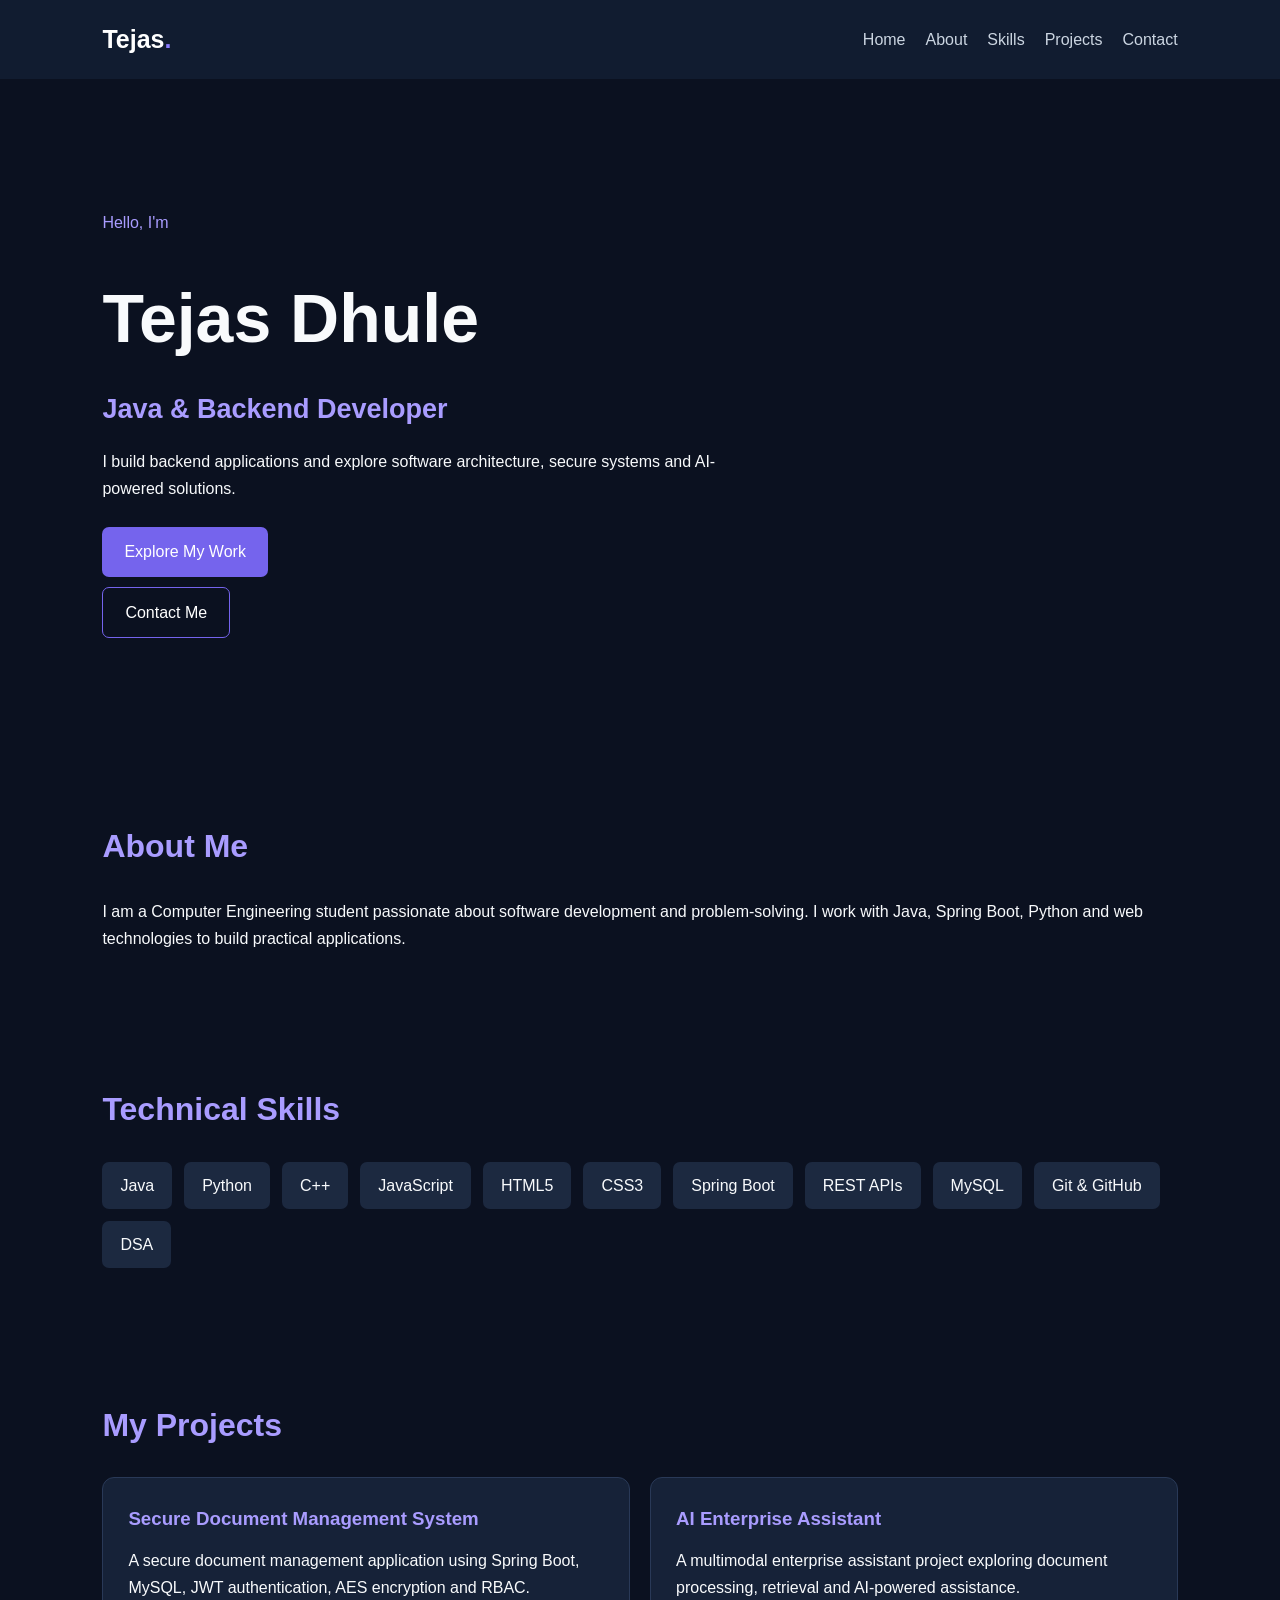
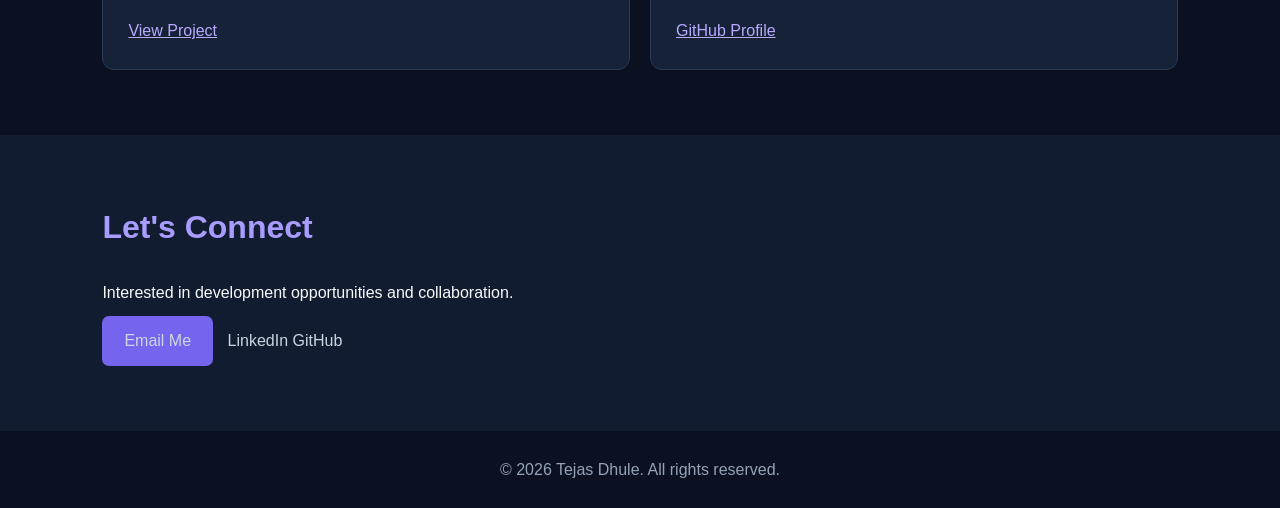
==== WebDev-L1-PersonalPortfolio/index.html @ 7a7b8796 "Complete Oasis Infobyte Level 1 Web Development Tasks" ====
<!DOCTYPE html>
<html lang="en">
<head>
    <meta charset="UTF-8">
    <meta name="viewport" content="width=device-width, initial-scale=1.0">
    <meta name="description" content="Tejas Dhule - Java and Backend Developer Portfolio">
    <title>Tejas Dhule | Developer Portfolio</title>
    <link rel="stylesheet" href="style.css">
</head>
<body>

<header>
    <nav class="navbar">
        <a href="#home" class="logo">Tejas<span>.</span></a>

        <div class="nav-links">
            <a href="#home">Home</a>
            <a href="#about">About</a>
            <a href="#skills">Skills</a>
            <a href="#projects">Projects</a>
            <a href="#contact">Contact</a>
        </div>
    </nav>
</header>

<main>
    <section id="home" class="hero">
        <p class="tag">Hello, I'm</p>
        <h1>Tejas Dhule</h1>
        <h2>Java & Backend Developer</h2>
        <p>
            I build backend applications and explore software architecture,
            secure systems and AI-powered solutions.
        </p>
        <a href="#projects" class="btn">Explore My Work</a>
        <a href="#contact" class="btn secondary">Contact Me</a>
    </section>

    <section id="about" class="section">
        <h2>About Me</h2>
        <p>
            I am a Computer Engineering student passionate about software
            development and problem-solving. I work with Java, Spring Boot,
            Python and web technologies to build practical applications.
        </p>
    </section>

    <section id="skills" class="section">
        <h2>Technical Skills</h2>
        <div class="skills">
            <span>Java</span>
            <span>Python</span>
            <span>C++</span>
            <span>JavaScript</span>
            <span>HTML5</span>
            <span>CSS3</span>
            <span>Spring Boot</span>
            <span>REST APIs</span>
            <span>MySQL</span>
            <span>Git & GitHub</span>
            <span>DSA</span>
        </div>
    </section>

    <section id="projects" class="section">
        <h2>My Projects</h2>

        <div class="project-grid">
            <article class="project-card">
                <h3>Secure Document Management System</h3>
                <p>
                    A secure document management application using Spring Boot,
                    MySQL, JWT authentication, AES encryption and RBAC.
                </p>
                <a href="https://github.com/Tejas170704/Secure-Document-Management-System"
                   target="_blank" rel="noopener">View Project</a>
            </article>

            <article class="project-card">
                <h3>AI Enterprise Assistant</h3>
                <p>
                    A multimodal enterprise assistant project exploring
                    document processing, retrieval and AI-powered assistance.
                </p>
                <a href="https://github.com/Tejas170704"
                   target="_blank" rel="noopener">GitHub Profile</a>
            </article>
        </div>
    </section>

    <section id="contact" class="section contact">
        <h2>Let's Connect</h2>
        <p>Interested in development opportunities and collaboration.</p>
        <a href="mailto:your-email@example.com" class="btn">Email Me</a>
        <a href="https://www.linkedin.com/in/tejasdhule56"
           target="_blank" rel="noopener">LinkedIn</a>
        <a href="https://github.com/Tejas170704"
           target="_blank" rel="noopener">GitHub</a>
    </section>
</main>

<footer>
    <p>© 2026 Tejas Dhule. All rights reserved.</p>
</footer>

<script src="script.js"></script>
</body>
</html>
---- WebDev-L1-PersonalPortfolio/style.css ----
* {
    margin: 0;
    padding: 0;
    box-sizing: border-box;
}

html {
    scroll-behavior: smooth;
}

body {
    background: #0b1120;
    color: #f8fafc;
    font-family: Arial, sans-serif;
    line-height: 1.7;
}

.navbar {
    position: sticky;
    top: 0;
    background: #111c30;
    padding: 18px 8%;
    display: flex;
    justify-content: space-between;
    align-items: center;
    flex-wrap: wrap;
    gap: 15px;
}

.logo {
    color: white;
    font-size: 25px;
    font-weight: bold;
    text-decoration: none;
}

.logo span {
    color: #8b7cff;
}

.nav-links {
    display: flex;
    gap: 20px;
    flex-wrap: wrap;
}

.nav-links a,
.contact a {
    color: #cbd5e1;
    text-decoration: none;
}

.nav-links a:hover,
.contact a:hover {
    color: #a99cff;
}

.hero {
    min-height: 75vh;
    padding: 100px 8%;
    display: flex;
    flex-direction: column;
    justify-content: center;
    align-items: flex-start;
}

.tag {
    color: #a99cff;
}

.hero h1 {
    font-size: clamp(42px, 7vw, 68px);
    margin: 10px 0;
}

.hero h2 {
    color: #a99cff;
    font-size: 27px;
}

.hero p {
    max-width: 650px;
    margin: 15px 0;
}

.btn {
    display: inline-block;
    background: #7564ed;
    color: white;
    text-decoration: none;
    padding: 11px 22px;
    border-radius: 7px;
    margin: 10px 10px 0 0;
}

.btn:hover {
    background: #5b4ad1;
}

.btn.secondary {
    background: transparent;
    border: 1px solid #7564ed;
}

.section {
    padding: 65px 8%;
}

.section h2 {
    color: #a99cff;
    font-size: 32px;
    margin-bottom: 25px;
}

.skills {
    display: flex;
    flex-wrap: wrap;
    gap: 12px;
}

.skills span {
    background: #1c2940;
    padding: 10px 18px;
    border-radius: 7px;
}

.project-grid {
    display: grid;
    grid-template-columns: repeat(2, 1fr);
    gap: 20px;
}

.project-card {
    background: #162238;
    border: 1px solid #293957;
    border-radius: 12px;
    padding: 25px;
}

.project-card h3 {
    color: #a99cff;
    margin-bottom: 12px;
}

.project-card a {
    display: inline-block;
    color: #b8aaff;
    margin-top: 15px;
}

.contact {
    background: #111c30;
}

footer {
    text-align: center;
    padding: 25px;
    color: #94a3b8;
}

@media (max-width: 700px) {
    .navbar {
        flex-direction: column;
    }

    .nav-links {
        justify-content: center;
        gap: 12px;
    }

    .project-grid {
        grid-template-columns: 1fr;
    }

    .hero {
        padding: 70px 6%;
    }

    .section {
        padding: 50px 6%;
    }
}
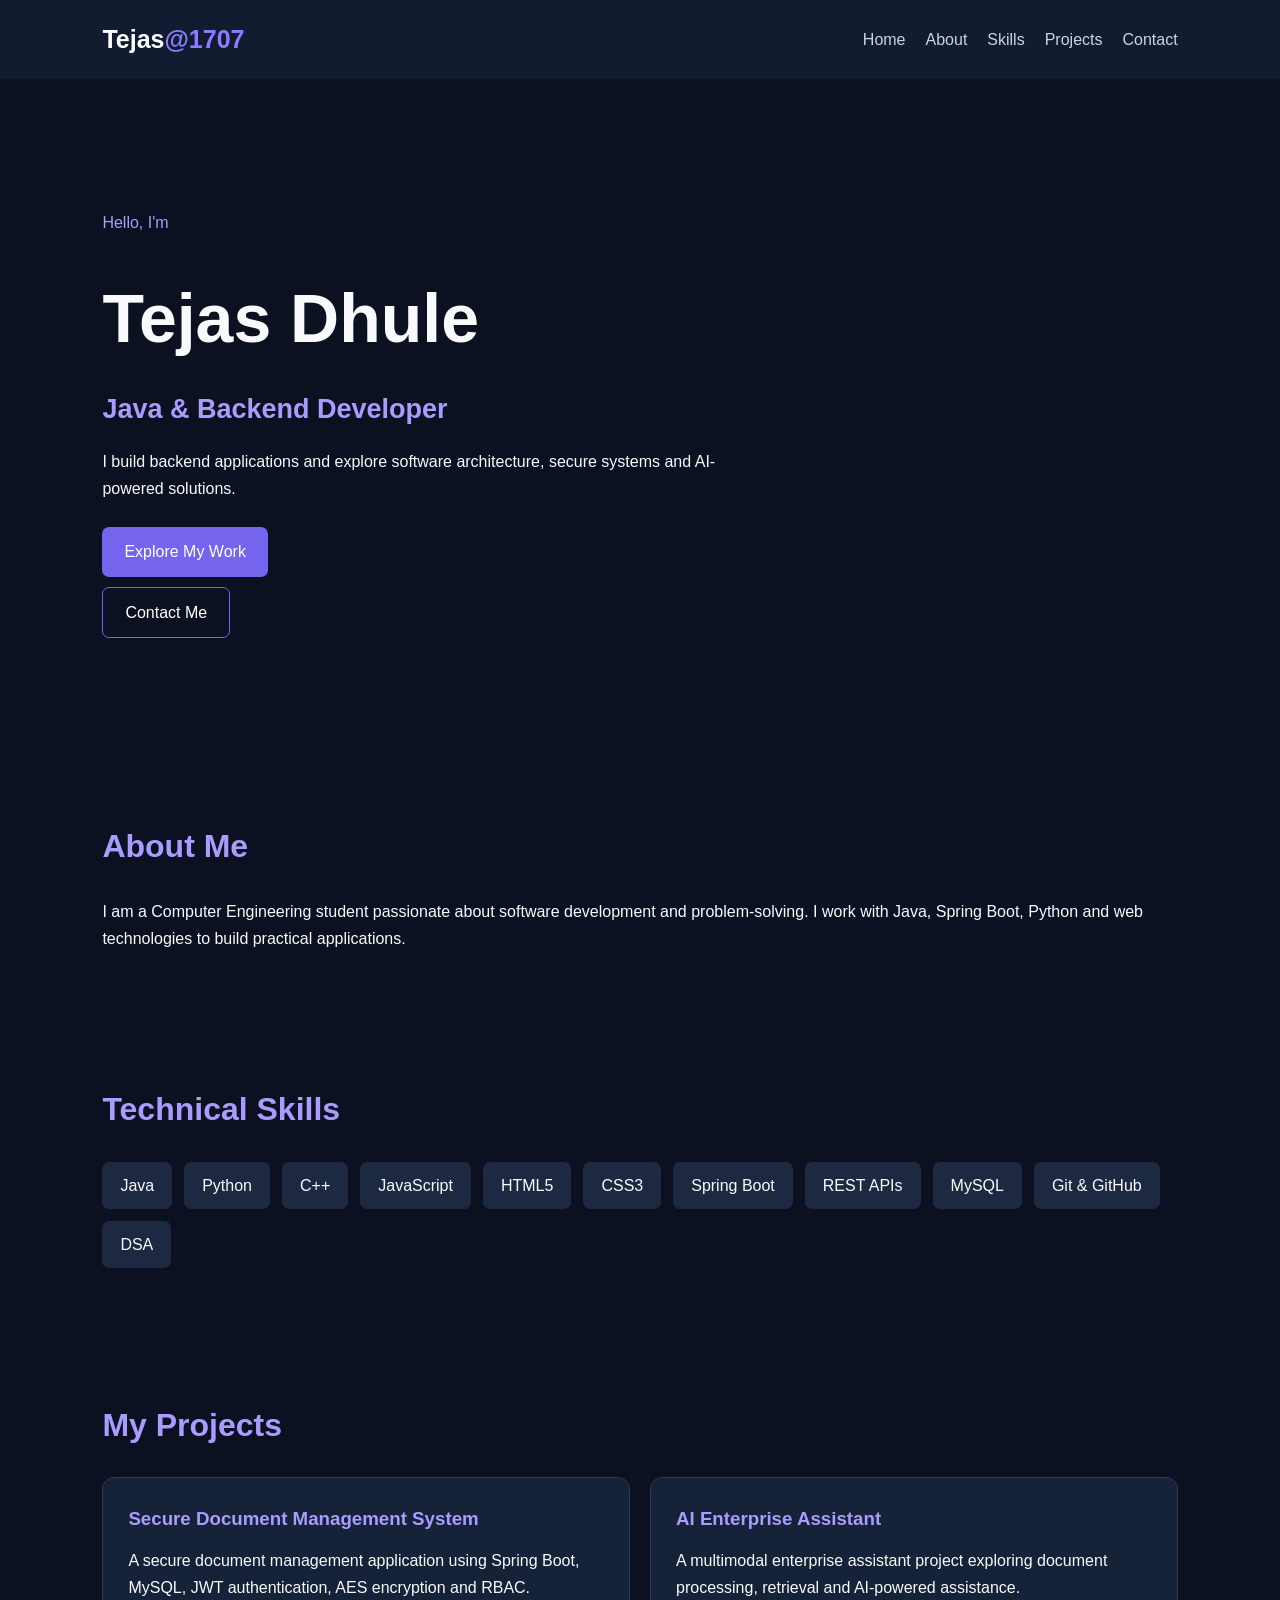
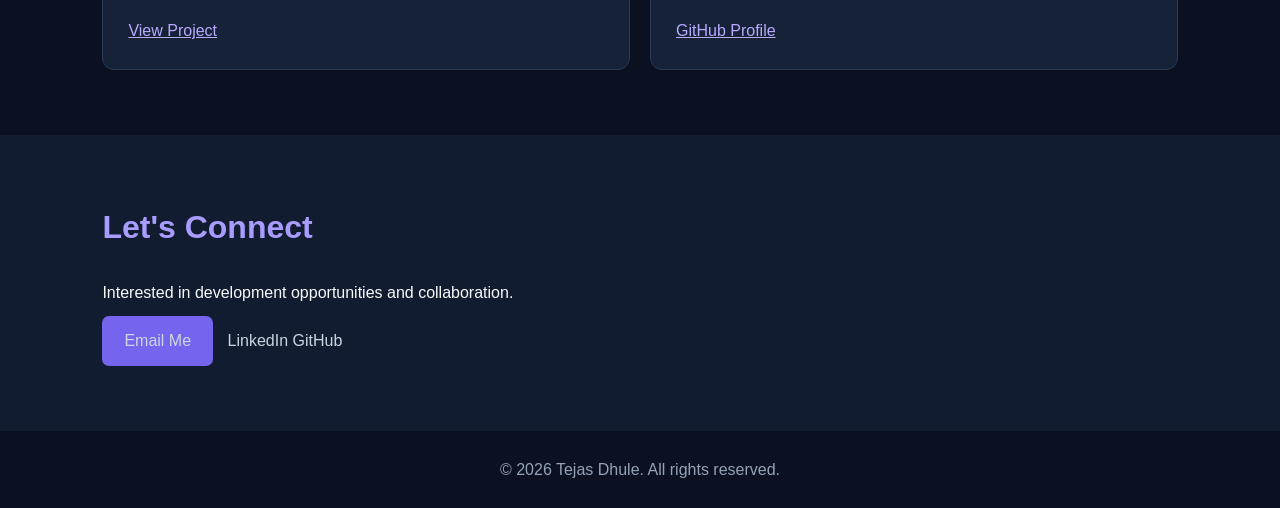
==== commit e42206f6: "Add all Oasis Infobyte Level 1 projects" ====
--- a/WebDev-L1-PersonalPortfolio/index.html
+++ b/WebDev-L1-PersonalPortfolio/index.html
@@ -12,7 +12,7 @@
 
 <header>
     <nav class="navbar">
-        <a href="#home" class="logo">Tejas<span>.</span></a>
+        <a href="#home" class="logo">Tejas<span>@1707</span></a>
 
         <div class="nav-links">
             <a href="#home">Home</a>
